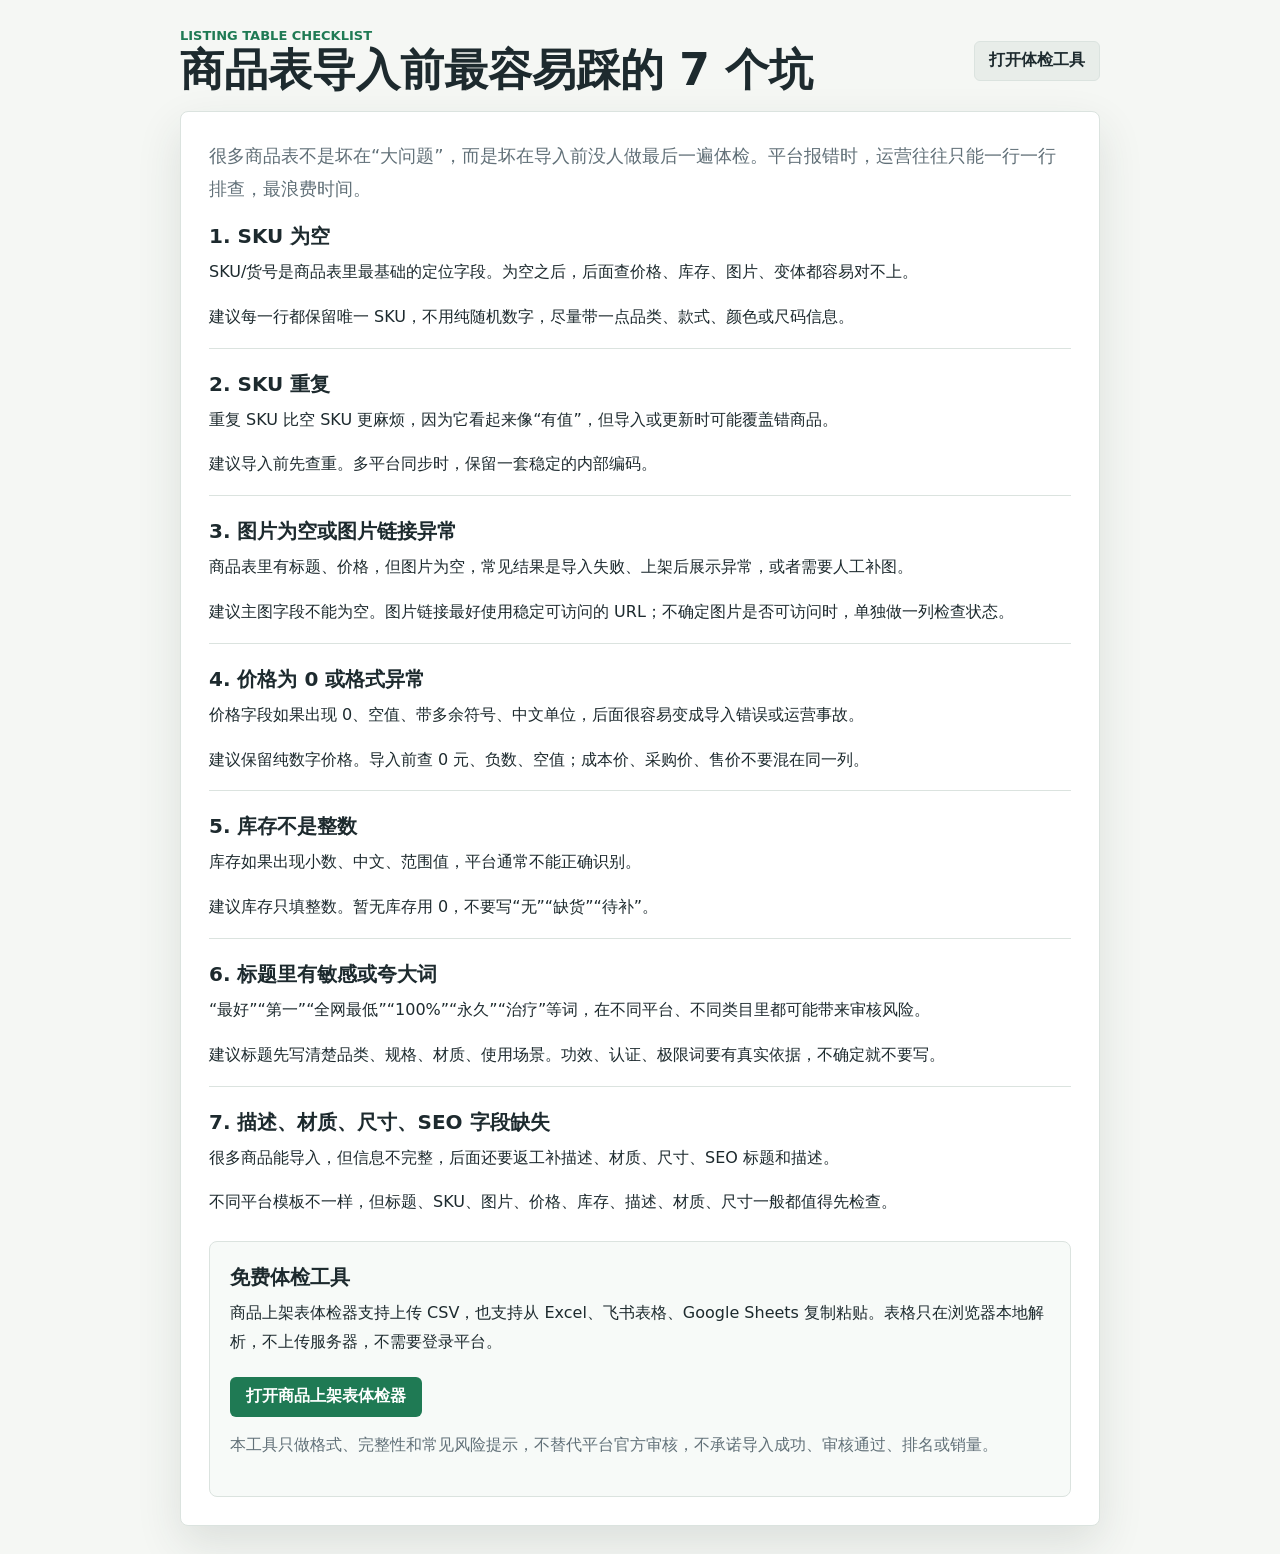
==== article-7-mistakes.html @ e69670ae "Add listing table checklist article" ====
<!doctype html>
<html lang="zh-CN">
  <head>
    <meta charset="utf-8">
    <meta name="viewport" content="width=device-width, initial-scale=1">
    <title>商品表导入前最容易踩的 7 个坑</title>
    <meta name="description" content="批量上架前检查商品表里的空 SKU、重复货号、空图片、异常价格、库存格式和标题风险词。">
    <link rel="stylesheet" href="./styles.css">
  </head>
  <body>
    <main class="app-shell article-shell">
      <header class="topbar">
        <div>
          <p class="eyebrow">Listing Table Checklist</p>
          <h1>商品表导入前最容易踩的 7 个坑</h1>
        </div>
        <a class="text-link" href="./">打开体检工具</a>
      </header>

      <article class="article-body">
        <p class="lead">很多商品表不是坏在“大问题”，而是坏在导入前没人做最后一遍体检。平台报错时，运营往往只能一行一行排查，最浪费时间。</p>

        <section>
          <h2>1. SKU 为空</h2>
          <p>SKU/货号是商品表里最基础的定位字段。为空之后，后面查价格、库存、图片、变体都容易对不上。</p>
          <p>建议每一行都保留唯一 SKU，不用纯随机数字，尽量带一点品类、款式、颜色或尺码信息。</p>
        </section>

        <section>
          <h2>2. SKU 重复</h2>
          <p>重复 SKU 比空 SKU 更麻烦，因为它看起来像“有值”，但导入或更新时可能覆盖错商品。</p>
          <p>建议导入前先查重。多平台同步时，保留一套稳定的内部编码。</p>
        </section>

        <section>
          <h2>3. 图片为空或图片链接异常</h2>
          <p>商品表里有标题、价格，但图片为空，常见结果是导入失败、上架后展示异常，或者需要人工补图。</p>
          <p>建议主图字段不能为空。图片链接最好使用稳定可访问的 URL；不确定图片是否可访问时，单独做一列检查状态。</p>
        </section>

        <section>
          <h2>4. 价格为 0 或格式异常</h2>
          <p>价格字段如果出现 0、空值、带多余符号、中文单位，后面很容易变成导入错误或运营事故。</p>
          <p>建议保留纯数字价格。导入前查 0 元、负数、空值；成本价、采购价、售价不要混在同一列。</p>
        </section>

        <section>
          <h2>5. 库存不是整数</h2>
          <p>库存如果出现小数、中文、范围值，平台通常不能正确识别。</p>
          <p>建议库存只填整数。暂无库存用 0，不要写“无”“缺货”“待补”。</p>
        </section>

        <section>
          <h2>6. 标题里有敏感或夸大词</h2>
          <p>“最好”“第一”“全网最低”“100%”“永久”“治疗”等词，在不同平台、不同类目里都可能带来审核风险。</p>
          <p>建议标题先写清楚品类、规格、材质、使用场景。功效、认证、极限词要有真实依据，不确定就不要写。</p>
        </section>

        <section>
          <h2>7. 描述、材质、尺寸、SEO 字段缺失</h2>
          <p>很多商品能导入，但信息不完整，后面还要返工补描述、材质、尺寸、SEO 标题和描述。</p>
          <p>不同平台模板不一样，但标题、SKU、图片、价格、库存、描述、材质、尺寸一般都值得先检查。</p>
        </section>

        <section class="article-cta">
          <h2>免费体检工具</h2>
          <p>商品上架表体检器支持上传 CSV，也支持从 Excel、飞书表格、Google Sheets 复制粘贴。表格只在浏览器本地解析，不上传服务器，不需要登录平台。</p>
          <a class="primary-link" href="./">打开商品上架表体检器</a>
          <p class="muted">本工具只做格式、完整性和常见风险提示，不替代平台官方审核，不承诺导入成功、审核通过、排名或销量。</p>
        </section>
      </article>
    </main>
  </body>
</html>
---- styles.css ----
:root {
  color-scheme: light;
  --bg: #f5f7f4;
  --panel: #ffffff;
  --ink: #1d2a2e;
  --muted: #617078;
  --line: #dbe3df;
  --green: #1f7a54;
  --green-soft: #e2f2e9;
  --amber: #a05f00;
  --amber-soft: #fff0d2;
  --red: #b63d32;
  --red-soft: #ffe1de;
  --blue: #2764a8;
  --blue-soft: #e5f0fb;
  --shadow: 0 18px 45px rgba(41, 54, 49, 0.12);
}

* {
  box-sizing: border-box;
}

body {
  margin: 0;
  min-height: 100vh;
  background: var(--bg);
  color: var(--ink);
  font-family: ui-sans-serif, system-ui, -apple-system, BlinkMacSystemFont, "Segoe UI", sans-serif;
}

button,
input,
textarea {
  font: inherit;
}

button {
  border: 0;
  border-radius: 6px;
  background: var(--green);
  color: #ffffff;
  cursor: pointer;
  font-weight: 700;
  min-height: 40px;
  padding: 0 16px;
}

button:hover:not(:disabled) {
  filter: brightness(0.95);
}

button:disabled {
  cursor: not-allowed;
  opacity: 0.45;
}

button.secondary {
  background: #edf1ee;
  color: var(--ink);
}

a {
  color: var(--green);
}

.app-shell {
  width: min(1180px, calc(100% - 32px));
  margin: 0 auto;
  padding: 28px 0;
}

.topbar {
  align-items: center;
  display: flex;
  gap: 16px;
  justify-content: space-between;
  margin-bottom: 18px;
}

.eyebrow {
  color: var(--green);
  font-size: 13px;
  font-weight: 800;
  letter-spacing: 0;
  margin: 0 0 4px;
  text-transform: uppercase;
}

h1,
h2,
h3,
p {
  margin-top: 0;
}

h1 {
  font-size: clamp(28px, 4vw, 44px);
  letter-spacing: 0;
  line-height: 1.05;
  margin-bottom: 0;
}

h2 {
  font-size: 20px;
  letter-spacing: 0;
  margin-bottom: 8px;
}

h3 {
  font-size: 15px;
  margin-bottom: 8px;
}

.muted {
  color: var(--muted);
  line-height: 1.65;
}

.status-pill {
  background: #e8ede9;
  border: 1px solid var(--line);
  border-radius: 999px;
  color: var(--muted);
  max-width: 46vw;
  overflow: hidden;
  padding: 8px 14px;
  text-overflow: ellipsis;
  white-space: nowrap;
}

.workspace {
  align-items: start;
  display: grid;
  gap: 18px;
  grid-template-columns: 330px minmax(0, 1fr);
}

.workspace > *,
.content,
.panel {
  min-width: 0;
}

.panel {
  background: var(--panel);
  border: 1px solid var(--line);
  border-radius: 8px;
  box-shadow: var(--shadow);
  padding: 20px;
}

.upload-panel {
  position: sticky;
  top: 18px;
}

.drop-zone {
  align-items: center;
  border: 1px dashed #a9b8b0;
  border-radius: 8px;
  cursor: pointer;
  display: flex;
  flex-direction: column;
  gap: 8px;
  justify-content: center;
  min-height: 150px;
  padding: 20px;
  text-align: center;
  transition: border-color 160ms ease, background 160ms ease;
}

.drop-zone:hover {
  background: #f8fbf9;
  border-color: var(--green);
}

.drop-zone span {
  font-size: 18px;
  font-weight: 800;
}

.drop-zone small {
  color: var(--muted);
  line-height: 1.6;
}

#csvFile {
  inline-size: 1px;
  opacity: 0;
  position: absolute;
}

.button-row {
  display: flex;
  gap: 10px;
  margin-top: 14px;
}

.button-row button {
  flex: 1;
}

.paste-box {
  border-top: 1px solid var(--line);
  display: grid;
  gap: 10px;
  margin-top: 16px;
  padding-top: 16px;
}

.paste-box label {
  font-size: 14px;
  font-weight: 800;
}

.paste-box textarea {
  border: 1px solid var(--line);
  border-radius: 8px;
  color: var(--ink);
  min-height: 138px;
  padding: 11px 12px;
  resize: vertical;
  width: 100%;
}

.paste-box textarea:focus {
  border-color: var(--green);
  outline: 2px solid rgba(31, 122, 84, 0.15);
}

.boundary {
  background: #f7f2e8;
  border: 1px solid #ead8b8;
  border-radius: 8px;
  margin-top: 18px;
  padding: 14px;
}

.boundary p {
  color: #604917;
  font-size: 14px;
  line-height: 1.65;
  margin-bottom: 0;
}

.learn-link,
.text-link,
.primary-link {
  align-items: center;
  border-radius: 6px;
  display: inline-flex;
  font-weight: 800;
  min-height: 40px;
  text-decoration: none;
}

.learn-link {
  background: #eef4f0;
  color: var(--green);
  justify-content: center;
  margin-top: 14px;
  padding: 0 12px;
  width: 100%;
}

.text-link {
  background: #e8ede9;
  border: 1px solid var(--line);
  color: var(--ink);
  padding: 0 14px;
  white-space: nowrap;
}

.primary-link {
  background: var(--green);
  color: #ffffff;
  margin: 4px 0 14px;
  padding: 0 16px;
}

.panel-head {
  align-items: start;
  display: flex;
  gap: 16px;
  justify-content: space-between;
}

.result-actions {
  display: flex;
  flex-wrap: wrap;
  gap: 10px;
  justify-content: flex-end;
}

.summary-grid {
  display: grid;
  gap: 10px;
  grid-template-columns: repeat(5, minmax(100px, 1fr));
  margin: 18px 0;
}

.metric {
  background: #f6f8f7;
  border: 1px solid var(--line);
  border-radius: 8px;
  padding: 14px;
}

.metric-label {
  color: var(--muted);
  display: block;
  font-size: 12px;
  margin-bottom: 8px;
}

.metric strong {
  font-size: 28px;
  line-height: 1;
}

.metric.score {
  background: var(--green-soft);
}

.metric.critical {
  background: var(--red-soft);
}

.metric.warning {
  background: var(--amber-soft);
}

.metric.info {
  background: var(--blue-soft);
}

.field-list {
  display: flex;
  flex-wrap: wrap;
  gap: 8px;
  margin-bottom: 18px;
}

.field-chip {
  align-items: center;
  background: #eef4f0;
  border: 1px solid #d6e5dc;
  border-radius: 999px;
  display: inline-flex;
  gap: 8px;
  padding: 7px 10px;
}

.field-chip small {
  color: var(--muted);
}

.request-box {
  background: #f7faf8;
  border: 1px solid var(--line);
  border-radius: 8px;
  margin-bottom: 18px;
  padding: 14px;
}

.request-box[hidden] {
  display: none;
}

.request-box textarea {
  border: 1px solid var(--line);
  border-radius: 8px;
  color: var(--ink);
  line-height: 1.55;
  margin: 4px 0 8px;
  padding: 11px 12px;
  resize: vertical;
  width: 100%;
}

.request-box small {
  color: var(--muted);
}

.filters {
  border-bottom: 1px solid var(--line);
  display: flex;
  gap: 6px;
  margin-bottom: 16px;
  padding-bottom: 12px;
}

.filters button {
  background: transparent;
  color: var(--muted);
  min-height: 34px;
}

.filters button.active {
  background: var(--ink);
  color: #ffffff;
}

.empty-state,
.empty-result {
  align-items: center;
  border: 1px dashed var(--line);
  border-radius: 8px;
  color: var(--muted);
  display: flex;
  flex-direction: column;
  gap: 8px;
  justify-content: center;
  min-height: 230px;
  text-align: center;
}

.empty-state[hidden] {
  display: none;
}

.empty-state strong {
  color: var(--ink);
}

.issue-table {
  max-width: 100%;
  overflow-x: auto;
}

table {
  border-collapse: collapse;
  min-width: 780px;
  width: 100%;
}

th,
td {
  border-bottom: 1px solid var(--line);
  padding: 13px 10px;
  text-align: left;
  vertical-align: top;
}

th {
  color: var(--muted);
  font-size: 13px;
  font-weight: 800;
}

td {
  line-height: 1.55;
}

.badge {
  border-radius: 999px;
  display: inline-block;
  font-size: 12px;
  font-weight: 800;
  min-width: 48px;
  padding: 5px 8px;
  text-align: center;
}

.badge.critical {
  background: var(--red-soft);
  color: var(--red);
}

.badge.warning {
  background: var(--amber-soft);
  color: var(--amber);
}

.badge.info {
  background: var(--blue-soft);
  color: var(--blue);
}

.value {
  color: var(--muted);
  display: block;
  font-size: 13px;
  margin-top: 4px;
  max-width: 360px;
  overflow: hidden;
  text-overflow: ellipsis;
  white-space: nowrap;
}

.article-shell {
  max-width: 920px;
}

.article-body {
  background: var(--panel);
  border: 1px solid var(--line);
  border-radius: 8px;
  box-shadow: var(--shadow);
  padding: 28px;
}

.article-body .lead {
  color: var(--muted);
  font-size: 18px;
  line-height: 1.8;
}

.article-body section {
  border-top: 1px solid var(--line);
  padding-top: 22px;
}

.article-body section:first-of-type {
  border-top: 0;
  padding-top: 0;
}

.article-body p {
  line-height: 1.8;
}

.article-cta {
  background: #f7faf8;
  border: 1px solid var(--line);
  border-radius: 8px;
  margin-top: 24px;
  padding: 20px;
}

@media (max-width: 920px) {
  .workspace {
    grid-template-columns: 1fr;
  }

  .upload-panel {
    position: static;
  }

  .summary-grid {
    grid-template-columns: repeat(2, minmax(0, 1fr));
  }
}

@media (max-width: 620px) {
  .app-shell {
    width: min(100% - 20px, 1180px);
    padding: 16px 0;
  }

  .topbar,
  .panel-head {
    align-items: stretch;
    flex-direction: column;
  }

  .result-actions {
    justify-content: stretch;
  }

  .result-actions button {
    flex: 1;
  }

  .status-pill {
    max-width: 100%;
  }

  .summary-grid {
    grid-template-columns: 1fr;
  }

  .button-row {
    flex-direction: column;
  }

  .filters {
    flex-wrap: wrap;
  }

  table {
    min-width: 640px;
  }
}
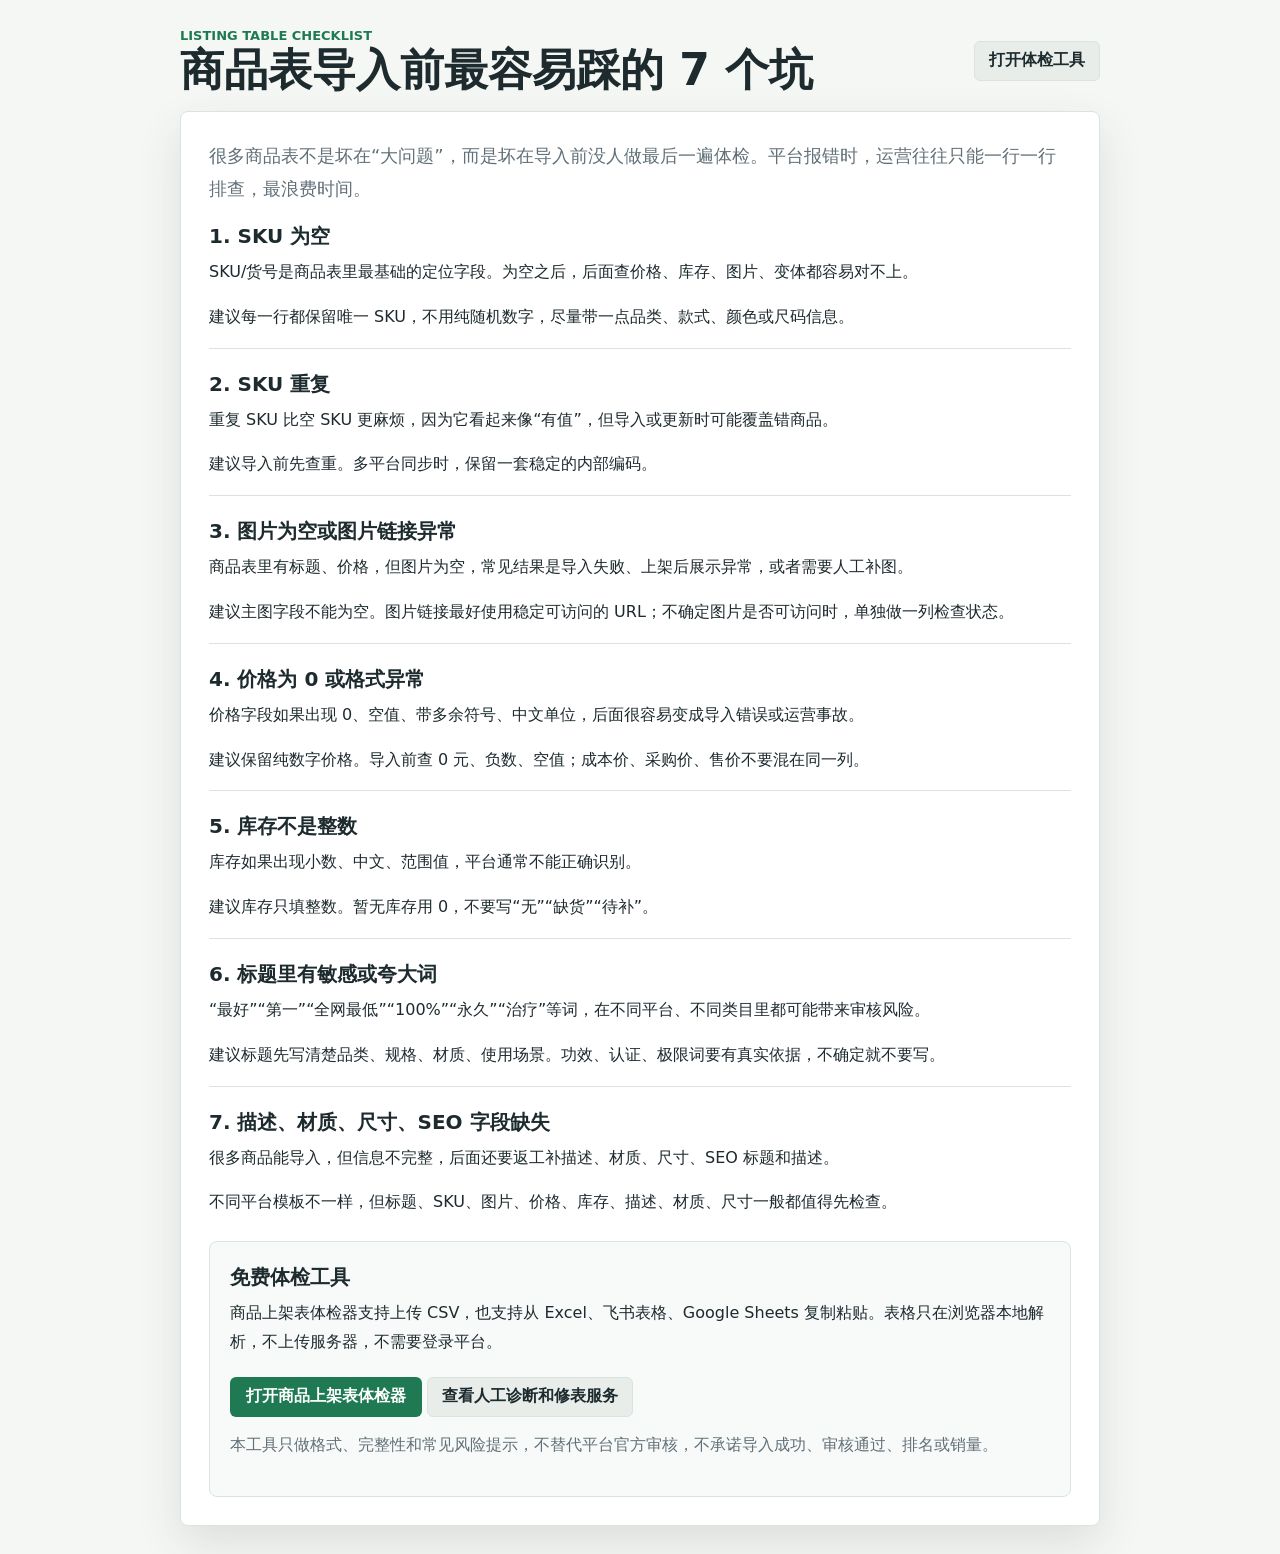
==== commit 8c1089aa: "Add service conversion page" ====
--- a/article-7-mistakes.html
+++ b/article-7-mistakes.html
@@ -66,6 +66,7 @@
           <h2>免费体检工具</h2>
           <p>商品上架表体检器支持上传 CSV，也支持从 Excel、飞书表格、Google Sheets 复制粘贴。表格只在浏览器本地解析，不上传服务器，不需要登录平台。</p>
           <a class="primary-link" href="./">打开商品上架表体检器</a>
+          <a class="text-link" href="./services.html">查看人工诊断和修表服务</a>
           <p class="muted">本工具只做格式、完整性和常见风险提示，不替代平台官方审核，不承诺导入成功、审核通过、排名或销量。</p>
         </section>
       </article>
--- a/styles.css
+++ b/styles.css
@@ -77,6 +77,13 @@
   margin-bottom: 18px;
 }
 
+.topbar-actions {
+  align-items: center;
+  display: flex;
+  gap: 10px;
+  min-width: 0;
+}
+
 .eyebrow {
   color: var(--green);
   font-size: 13px;
@@ -241,6 +248,43 @@
   font-size: 14px;
   line-height: 1.65;
   margin-bottom: 0;
+}
+
+.service-entry {
+  border-top: 1px solid var(--line);
+  margin-top: 18px;
+  padding-top: 16px;
+}
+
+.service-entry dl {
+  display: grid;
+  gap: 10px;
+  margin: 12px 0 0;
+}
+
+.service-entry dl div {
+  border-bottom: 1px solid #edf1ee;
+  display: grid;
+  gap: 6px;
+  grid-template-columns: 62px minmax(0, 1fr);
+  padding-bottom: 10px;
+}
+
+.service-entry dl div:last-child {
+  border-bottom: 0;
+  padding-bottom: 0;
+}
+
+.service-entry dt {
+  color: var(--green);
+  font-weight: 900;
+}
+
+.service-entry dd {
+  color: var(--muted);
+  font-size: 14px;
+  line-height: 1.55;
+  margin: 0;
 }
 
 .learn-link,
@@ -263,6 +307,11 @@
   width: 100%;
 }
 
+.learn-link.service-link {
+  background: var(--ink);
+  color: #ffffff;
+}
+
 .text-link {
   background: #e8ede9;
   border: 1px solid var(--line);
@@ -382,6 +431,24 @@
   color: var(--muted);
 }
 
+.next-step {
+  align-items: center;
+  background: #f7faf8;
+  border: 1px solid var(--line);
+  border-radius: 8px;
+  display: flex;
+  gap: 16px;
+  justify-content: space-between;
+  margin-bottom: 18px;
+  padding: 14px;
+}
+
+.next-step p {
+  color: var(--muted);
+  line-height: 1.65;
+  margin-bottom: 0;
+}
+
 .filters {
   border-bottom: 1px solid var(--line);
   display: flex;
@@ -528,6 +595,37 @@
   padding: 20px;
 }
 
+.service-page .lead {
+  margin-bottom: 26px;
+}
+
+.service-table {
+  border-top: 1px solid var(--line);
+}
+
+.service-row {
+  border-bottom: 1px solid var(--line);
+  display: grid;
+  gap: 12px;
+  grid-template-columns: 190px minmax(0, 1fr);
+  padding: 16px 0;
+}
+
+.service-row strong {
+  color: var(--green);
+}
+
+.service-row span {
+  color: var(--muted);
+  line-height: 1.7;
+}
+
+.plain-list {
+  color: var(--muted);
+  line-height: 1.8;
+  padding-left: 22px;
+}
+
 @media (max-width: 920px) {
   .workspace {
     grid-template-columns: 1fr;
@@ -554,6 +652,12 @@
     flex-direction: column;
   }
 
+  .topbar-actions,
+  .next-step {
+    align-items: stretch;
+    flex-direction: column;
+  }
+
   .result-actions {
     justify-content: stretch;
   }
@@ -578,6 +682,10 @@
     flex-wrap: wrap;
   }
 
+  .service-row {
+    grid-template-columns: 1fr;
+  }
+
   table {
     min-width: 640px;
   }
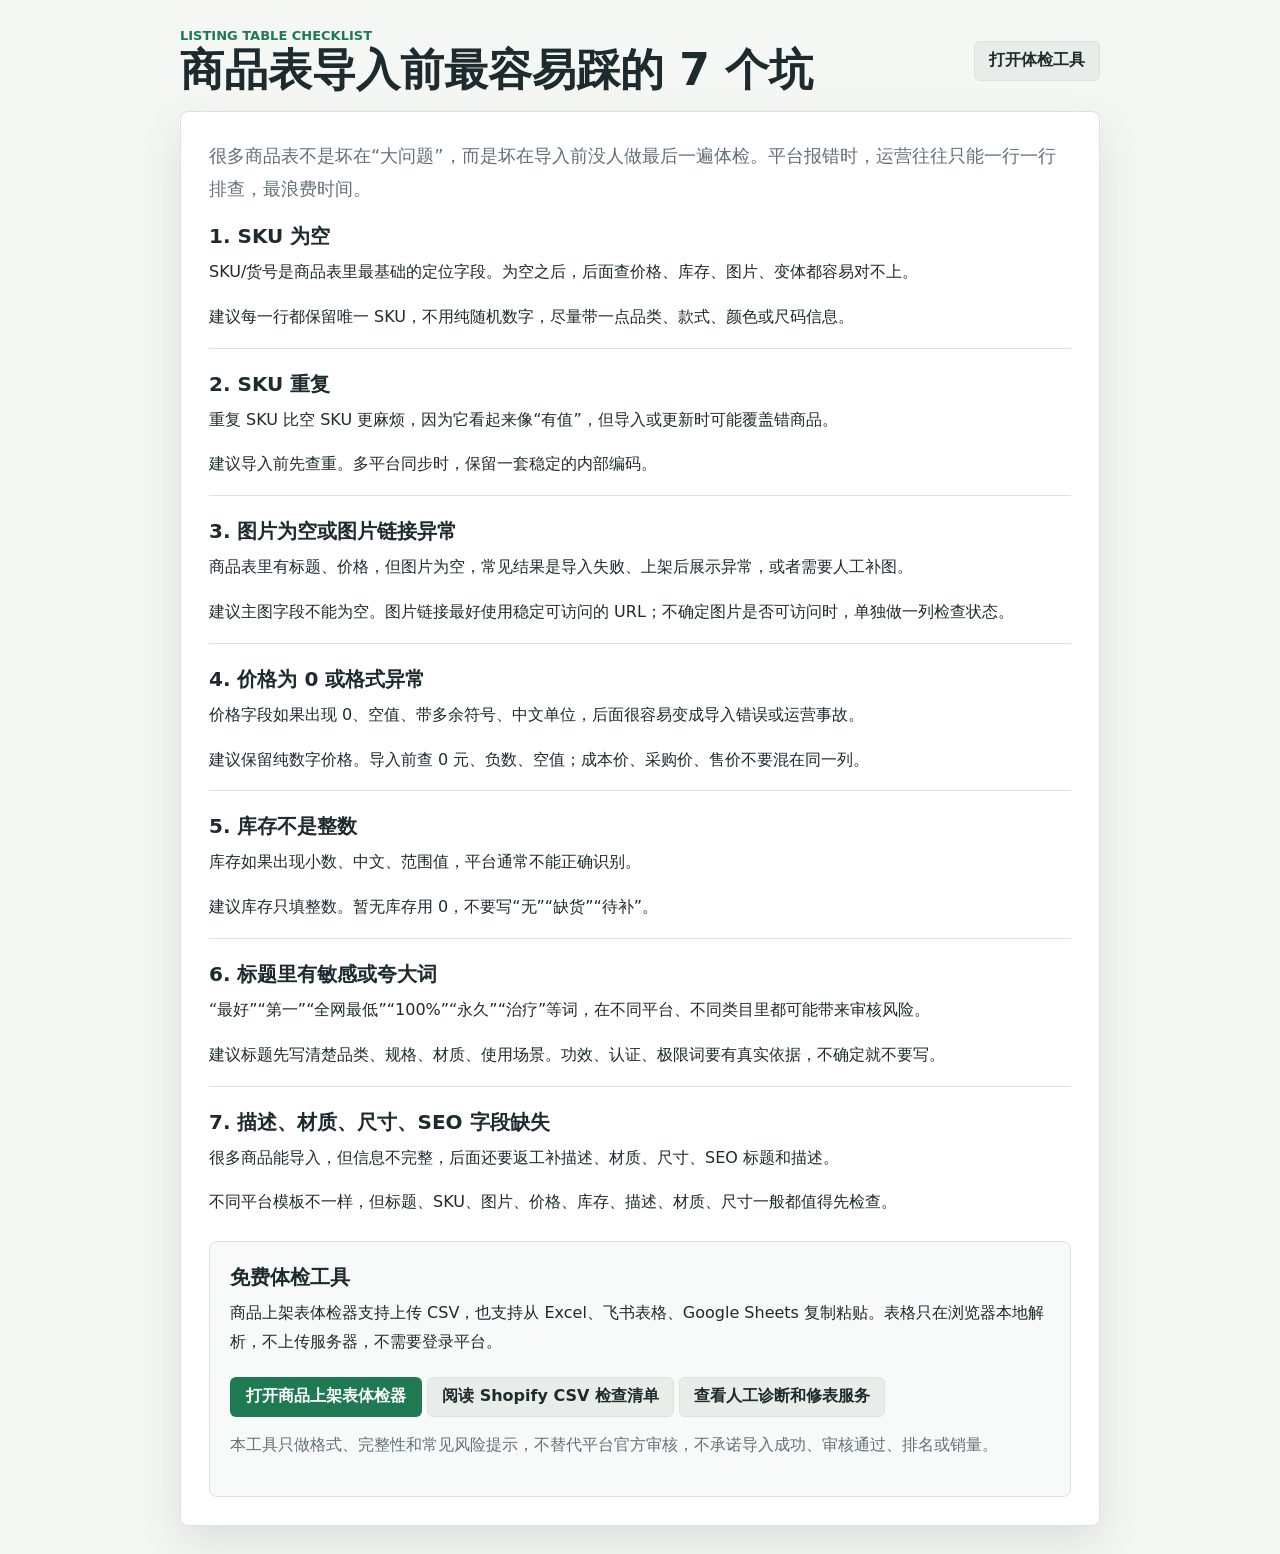
==== commit b618804e: "Add Shopify CSV checklist page" ====
--- a/article-7-mistakes.html
+++ b/article-7-mistakes.html
@@ -66,6 +66,7 @@
           <h2>免费体检工具</h2>
           <p>商品上架表体检器支持上传 CSV，也支持从 Excel、飞书表格、Google Sheets 复制粘贴。表格只在浏览器本地解析，不上传服务器，不需要登录平台。</p>
           <a class="primary-link" href="./">打开商品上架表体检器</a>
+          <a class="text-link" href="./shopify-csv-checklist.html">阅读 Shopify CSV 检查清单</a>
           <a class="text-link" href="./services.html">查看人工诊断和修表服务</a>
           <p class="muted">本工具只做格式、完整性和常见风险提示，不替代平台官方审核，不承诺导入成功、审核通过、排名或销量。</p>
         </section>
